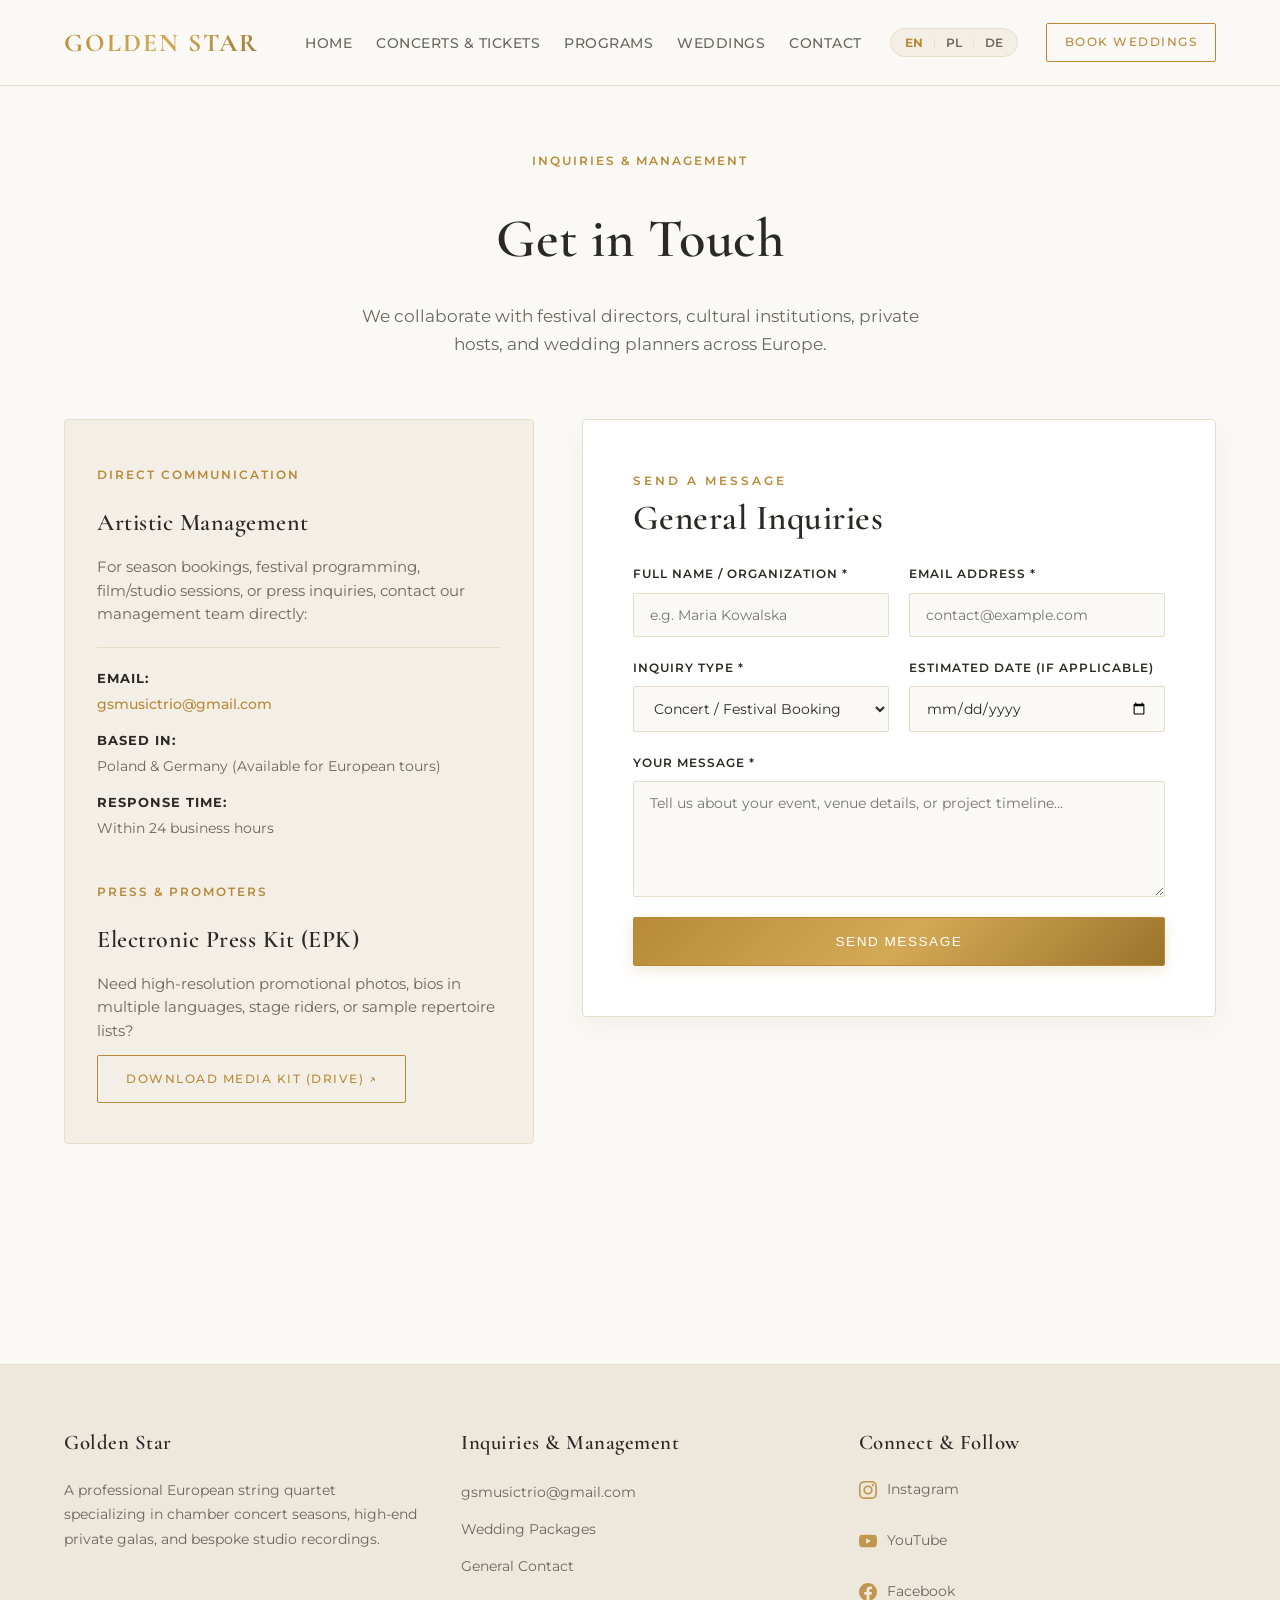
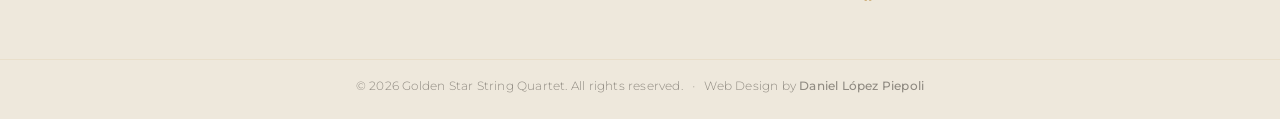
==== contact.html @ f7238bbd "feat: complete redesign - signature productions & tour architecture" ====
<!DOCTYPE html>
<html lang="en">
<head>
  <meta charset="UTF-8">
  <meta name="viewport" content="width=device-width, initial-scale=1.0">
  <meta name="description" content="Get in touch with Golden Star String Quartet for bookings, concert seasons, studio recordings, and private gala inquiries.">
  <title>Contact & Management | Golden Star Quartet</title>

  <!-- Google Fonts -->
  <link rel="preconnect" href="https://fonts.googleapis.com">
  <link rel="preconnect" href="https://fonts.gstatic.com" crossorigin>
  <link href="https://fonts.googleapis.com/css2?family=Cormorant+Garamond:ital,wght@0,400;0,600;0,700;1,400&family=Montserrat:wght@300;400;500;600&display=swap" rel="stylesheet">

  <link rel="stylesheet" href="styles.css">
</head>
<body>

  <!-- HEADER UNIFICADO -->
  <header id="main-header">
    <div class="container header-inner">
      <a href="index.html" class="nav-brand">GOLDEN STAR</a>

      <button class="menu-toggle" id="menu-toggle" aria-label="Toggle navigation menu">
        <span></span>
        <span></span>
        <span></span>
      </button>

      <nav class="nav-container" id="nav-container">
        <ul class="nav-links">
          <li><a href="index.html" class="nav-link">Home</a></li>
          <li><a href="tour-dates.html" class="nav-link">Concerts & Tickets</a></li>
          <li><a href="programs.html" class="nav-link">Programs</a></li>
          <li><a href="weddings.html" class="nav-link">Weddings</a></li>
          <li><a href="contact.html" class="nav-link">Contact</a></li>
        </ul>

        <!-- Language Selector -->
        <div class="lang-switch">
          <button class="lang-btn active" data-lang="en">EN</button>
          <span class="lang-divider">|</span>
          <button class="lang-btn" data-lang="pl">PL</button>
          <span class="lang-divider">|</span>
          <button class="lang-btn" data-lang="de">DE</button>
        </div>

        <a href="weddings.html#wedding-inquiry" class="btn btn-outline btn-nav">Book Weddings</a>
      </nav>
    </div>
  </header>

  <!-- HERO SECTION -->
  <section class="tour-header-section">
    <div class="container">
      <span class="badge">Inquiries & Management</span>
      <h1>Get in Touch</h1>
      <p class="tour-desc">We collaborate with festival directors, cultural institutions, private hosts, and wedding planners across Europe.</p>
    </div>
  </section>

  <!-- MAIN CONTACT SECTION -->
  <main class="container" style="padding-bottom: 90px;">
    
    <div class="contact-layout-grid">
      
      <!-- Columna Izquierda: Información de Contacto Directo -->
      <div class="contact-info-panel">
        <div class="info-block">
          <span class="badge">Direct Communication</span>
          <h3>Artistic Management</h3>
          <p>For season bookings, festival programming, film/studio sessions, or press inquiries, contact our management team directly:</p>
          
          <ul class="direct-contact-list">
            <li>
              <strong>Email:</strong>
              <a href="mailto:gsmusictrio@gmail.com">gsmusictrio@gmail.com</a>
            </li>
            <li>
              <strong>Based in:</strong>
              <span>Poland & Germany (Available for European tours)</span>
            </li>
            <li>
              <strong>Response Time:</strong>
              <span>Within 24 business hours</span>
            </li>
          </ul>
        </div>

        <div class="info-block" style="margin-top: 36px;">
          <span class="badge">Press & Promoters</span>
          <h3>Electronic Press Kit (EPK)</h3>
          <p>Need high-resolution promotional photos, bios in multiple languages, stage riders, or sample repertoire lists?</p>
          <a href="https://drive.google.com/drive/folders/1aBcDeFgHiJkLmNoPqRsTuVwXyZ_EXAMPLE?usp=sharing" target="_blank" rel="noopener noreferrer" class="btn btn-outline" style="margin-top: 12px;">Download Media Kit (Drive) ↗</a>
        </div>
      </div>

      <!-- Columna Derecha: Formulario General Web3Forms -->
      <div class="inquiry-form-wrapper" style="box-shadow: 0 10px 30px rgba(60, 50, 35, 0.05);">
        <div class="section-title" style="text-align: left; margin-bottom: 24px;">
          <span>Send a Message</span>
          <h2 style="font-size: 2.2rem;">General Inquiries</h2>
        </div>

        <form class="wedding-form" id="generalContactForm" action="https://api.web3forms.com/submit" method="POST">
          <!-- Web3Forms Config -->
          <input type="hidden" name="access_key" value="TU_ACCESS_KEY_AQUI">
          <input type="hidden" name="subject" value="General Inquiry - Golden Star Quartet">
          <input type="hidden" name="from_name" value="Golden Star Website">
          <input type="checkbox" name="botcheck" style="display: none;">

          <div class="form-row">
            <div class="form-group">
              <label for="senderName">Full Name / Organization *</label>
              <input type="text" id="senderName" name="name" placeholder="e.g. Maria Kowalska" required>
            </div>
            <div class="form-group">
              <label for="senderEmail">Email Address *</label>
              <input type="email" id="senderEmail" name="email" placeholder="contact@example.com" required>
            </div>
          </div>

          <div class="form-row">
            <div class="form-group">
              <label for="inquiryType">Inquiry Type *</label>
              <select id="inquiryType" name="type" required>
                <option value="Concert / Festival Booking">Concert / Festival Booking</option>
                <option value="Private Gala / Corporate Event">Private Gala / Corporate Event</option>
                <option value="Studio / Film Recording">Studio / Film Recording</option>
                <option value="Press / Media Request">Press / Media Request</option>
                <option value="Other">Other Question</option>
              </select>
            </div>
            <div class="form-group">
              <label for="eventDate">Estimated Date (If applicable)</label>
              <input type="date" id="eventDate" name="date">
            </div>
          </div>

          <div class="form-group">
            <label for="contactMessage">Your Message *</label>
            <textarea id="contactMessage" name="message" rows="5" placeholder="Tell us about your event, venue details, or project timeline..." required></textarea>
          </div>

          <button type="submit" id="contactSubmitBtn" class="btn btn-gold btn-full" style="padding: 16px; font-size: 0.85rem;">Send Message</button>
          
          <div id="contactFormResult" style="margin-top: 18px; text-align: center; font-size: 0.9rem; display: none;"></div>
        </form>
      </div>

    </div>

  </main>

  <!-- FOOTER -->
  <footer id="contact">
    <div class="container footer-content">
      <div class="footer-col">
        <h4>Golden Star</h4>
        <p>A professional European string quartet specializing in chamber concert seasons, high-end private galas, and bespoke studio recordings.</p>
      </div>
      <div class="footer-col">
        <h4>Inquiries & Management</h4>
        <ul>
          <li><a href="mailto:gsmusictrio@gmail.com">gsmusictrio@gmail.com</a></li>
          <li><a href="weddings.html">Wedding Packages</a></li>
          <li><a href="contact.html">General Contact</a></li>
        </ul>
      </div>
      <div class="footer-col">
        <h4>Connect & Follow</h4>
        <ul class="social-links-list">
          <li>
            <a href="https://www.instagram.com/golden.star.quartet?igsh=MTdlNHd3OGw3M2x0dw==" target="_blank" rel="noopener noreferrer" class="social-link-item">
              <svg class="social-icon" viewBox="0 0 24 24" width="18" height="18" fill="currentColor">
                <path d="M12 2.163c3.204 0 3.584.012 4.85.07 3.252.148 4.771 1.691 4.919 4.919.058 1.265.069 1.645.069 4.849 0 3.205-.012 3.584-.069 4.849-.149 3.225-1.664 4.771-4.919 4.919-1.266.058-1.644.07-4.85.07-3.204 0-3.584-.012-4.849-.07-3.26-.149-4.771-1.699-4.919-4.92-.058-1.265-.07-1.644-.07-4.849 0-3.204.013-3.583.07-4.849.149-3.227 1.664-4.771 4.919-4.919 1.266-.057 1.645-.069 4.849-.069zm0-2.163c-3.259 0-3.667.014-4.947.072-4.358.2-6.78 2.618-6.98 6.98-.059 1.281-.073 1.689-.073 4.948 0 3.259.014 3.668.072 4.948.2 4.358 2.618 6.78 6.98 6.98 1.281.058 1.689.072 4.948.072 3.259 0 3.668-.014 4.948-.072 4.354-.2 6.782-2.618 6.979-6.98.059-1.28.073-1.689.073-4.948 0-3.259-.014-3.667-.072-4.947-.196-4.354-2.617-6.78-6.979-6.98-1.281-.059-1.69-.073-4.949-.073zm0 5.838c-3.403 0-6.162 2.759-6.162 6.162s2.759 6.163 6.162 6.163 6.162-2.759 6.162-6.163c0-3.403-2.759-6.162-6.162-6.162zm0 10.162c-2.209 0-4-1.79-4-4 0-2.209 1.791-4 4-4s4 1.791 4 4c0 2.21-1.791 4-4 4zm6.406-11.845c-.796 0-1.441.645-1.441 1.44s.645 1.44 1.441 1.44c.795 0 1.439-.645 1.439-1.44s-.644-1.44-1.439-1.44z"/>
              </svg>
              <span>Instagram</span>
            </a>
          </li>
          <li>
            <a href="https://youtube.com/@goldenstarmusic9558?si=VsHqpjnXFXoA_g_7" target="_blank" rel="noopener noreferrer" class="social-link-item">
              <svg class="social-icon" viewBox="0 0 24 24" width="18" height="18" fill="currentColor">
                <path d="M23.498 6.186a3.016 3.016 0 0 0-2.122-2.136C19.505 3.545 12 3.545 12 3.545s-7.505 0-9.377.505A3.017 3.017 0 0 0 .502 6.186C0 8.07 0 12 0 12s0 3.93.502 5.814a3.016 3.016 0 0 0 2.122 2.136c1.871.505 9.376.505 9.376.505s7.505 0 9.377-.505a3.015 3.015 0 0 0 2.122-2.136C24 15.93 24 12 24 12s0-3.93-.502-5.814zM9.545 15.568V8.432L15.818 12l-6.273 3.568z"/>
              </svg>
              <span>YouTube</span>
            </a>
          </li>
          <li>
            <a href="https://www.facebook.com/Golden.Star.Music.Poland/" target="_blank" rel="noopener noreferrer" class="social-link-item">
              <svg class="social-icon" viewBox="0 0 24 24" width="18" height="18" fill="currentColor">
                <path d="M24 12.073c0-6.627-5.373-12-12-12s-12 5.373-12 12c0 5.99 4.388 10.954 10.125 11.854v-8.385H7.078v-3.47h3.047V9.43c0-3.007 1.792-4.669 4.533-4.669 1.312 0 2.686.235 2.686.235v2.953H15.83c-1.491 0-1.956.925-1.956 1.874v2.25h3.328l-.532 3.47h-2.796v8.385C19.612 23.027 24 18.062 24 12.073z"/>
              </svg>
              <span>Facebook</span>
            </a>
          </li>
        </ul>
      </div>
    </div>
    <div class="footer-bottom">
      <span>&copy; 2026 Golden Star String Quartet. All rights reserved.</span>
      <span class="footer-separator">•</span>
      <span>Web Design by <a href="https://github.com/danielopezpiepoli" target="_blank" rel="noopener noreferrer" class="designer-name">Daniel López Piepoli</a></span>
    </div>
  </footer>

  <script src="script.js"></script>
</body>
</html>
---- styles.css ----
:root {
  /* Fondos pastel / marfil cálido */
  --bg-main: #fbf9f5;             /* Marfil crema suave */
  --bg-surface: #ffffff;          /* Blanco puro para tarjetas limpias */
  --bg-surface-alt: #f4efe6;      /* Lino / alabastro para contrastes suaves */
  --bg-footer: #eee8dc;           /* Gris marfil más profundo para el pie */

  /* Dorados elegantes & Acabados de época */
  --gold-primary: #b88a38;        /* Oro viejo pulido */
  --gold-light: #dfb76c;          /* Champán luminoso */
  --gold-hover: #9c732b;          /* Oro bronce profundo */
  --gold-tint: rgba(184, 138, 56, 0.08); /* Sombra tenue dorada */
  --gold-gradient: linear-gradient(135deg, #b88a38 0%, #d4a956 50%, #9c732b 100%);

  /* Textos y grises cálidos */
  --text-main: #2b2927;           /* Carbón suave / expreso oscuro (fácil lectura) */
  --text-muted: #6b665f;          /* Gris topo neutro */
  --border-subtle: #e6decb;       /* Borde arena fino */
  --border-gold: rgba(184, 138, 56, 0.35);

  /* Transiciones */
  --transition-smooth: all 0.35s cubic-bezier(0.25, 0.8, 0.25, 1);
}

* {
  box-sizing: border-box;
  margin: 0;
  padding: 0;
}

html {
  scroll-behavior: smooth;
}

body {
  background-color: var(--bg-main);
  color: var(--text-main);
  font-family: 'Montserrat', sans-serif;
  line-height: 1.7;
  overflow-x: hidden;
}

h1, h2, h3, h4, .nav-brand {
  font-family: 'Cormorant Garamond', Georgia, serif;
  letter-spacing: 0.5px;
  color: var(--text-main);
  font-weight: 600;
}

a {
  text-decoration: none;
  color: inherit;
}

.container {
  max-width: 1200px;
  margin: 0 auto;
  padding: 0 24px;
}

/* ================= HEADER ================= */
header {
  position: sticky;
  top: 0;
  background: rgba(251, 249, 245, 0.94);
  backdrop-filter: blur(10px);
  border-bottom: 1px solid var(--border-subtle);
  z-index: 100;
  transition: var(--transition-smooth);
}

header.header-scrolled {
  background: rgba(255, 255, 255, 0.98);
  box-shadow: 0 4px 20px rgba(70, 60, 45, 0.06);
}

.header-inner {
  display: flex;
  justify-content: space-between;
  align-items: center;
  height: 85px;
}

.nav-brand {
  font-size: 1.6rem;
  font-weight: 700;
  letter-spacing: 2px;
  background: var(--gold-gradient);
  -webkit-background-clip: text;
  -webkit-text-fill-color: transparent;
  display: inline-block;
}

.nav-container {
  display: flex;
  align-items: center;
  gap: 28px;
}

.nav-links {
  display: flex;
  gap: 24px;
  list-style: none;
}

.nav-links a {
  color: var(--text-muted);
  font-size: 0.85rem;
  font-weight: 500;
  letter-spacing: 0.5px;
  text-transform: uppercase;
  transition: var(--transition-smooth);
}

.nav-links a:hover {
  color: var(--gold-primary);
}

/* Selector de Idiomas */
.lang-switch {
  display: flex;
  align-items: center;
  gap: 6px;
  padding: 4px 10px;
  background: var(--bg-surface-alt);
  border-radius: 20px;
  border: 1px solid var(--border-subtle);
}

.lang-btn {
  background: transparent;
  border: none;
  font-family: 'Montserrat', sans-serif;
  font-size: 0.75rem;
  font-weight: 600;
  color: var(--text-muted);
  cursor: pointer;
  padding: 2px 4px;
  transition: var(--transition-smooth);
}

.lang-btn:hover {
  color: var(--gold-primary);
}

.lang-btn.active {
  color: var(--gold-primary);
  font-weight: 700;
}

.lang-divider {
  font-size: 0.7rem;
  color: var(--border-subtle);
}

/* Menú móvil */
.menu-toggle {
  display: none;
  flex-direction: column;
  justify-content: space-between;
  width: 26px;
  height: 18px;
  background: transparent;
  border: none;
  cursor: pointer;
}

.menu-toggle span {
  display: block;
  height: 2px;
  width: 100%;
  background: var(--text-main);
  border-radius: 2px;
  transition: var(--transition-smooth);
}

/* ================= BOTONES ================= */
.btn {
  display: inline-block;
  padding: 12px 28px;
  border-radius: 2px;
  font-weight: 500;
  font-size: 0.78rem;
  text-transform: uppercase;
  letter-spacing: 1.5px;
  transition: var(--transition-smooth);
  cursor: pointer;
  text-align: center;
}

.btn-gold {
  background: var(--gold-gradient);
  color: #ffffff;
  border: 1px solid var(--gold-primary);
  box-shadow: 0 4px 15px rgba(184, 138, 56, 0.2);
}

.btn-gold:hover {
  background: var(--gold-hover);
  border-color: var(--gold-hover);
  transform: translateY(-2px);
  box-shadow: 0 6px 20px rgba(184, 138, 56, 0.3);
}

.btn-outline {
  border: 1px solid var(--gold-primary);
  color: var(--gold-primary);
  background: transparent;
}

.btn-outline:hover {
  background: var(--gold-tint);
  border-color: var(--gold-hover);
  color: var(--gold-hover);
  transform: translateY(-2px);
}

.btn-nav {
  padding: 8px 18px;
  font-size: 0.75rem;
}

.btn-full {
  width: 100%;
}

/* ================= HERO (INDEX) ================= */
.hero {
  position: relative;
  height: 80vh;
  min-height: 520px;
  display: flex;
  align-items: center;
  justify-content: center;
  text-align: center;
  background: linear-gradient(180deg, rgba(251, 249, 245, 0.85) 0%, rgba(244, 239, 230, 0.95) 100%),
              url('https://images.unsplash.com/photo-1514525253161-7a46d19cd819?auto=format&fit=crop&w=1920&q=80') center/cover no-repeat;
  border-bottom: 1px solid var(--border-subtle);
}

.hero-content {
  max-width: 820px;
}

.hero-tagline {
  display: inline-block;
  color: var(--gold-primary);
  font-size: 0.8rem;
  letter-spacing: 3px;
  text-transform: uppercase;
  font-weight: 600;
  margin-bottom: 16px;
}

.hero-content h1 {
  font-size: clamp(2.8rem, 6vw, 4.6rem);
  margin-bottom: 18px;
  line-height: 1.1;
  font-weight: 700;
}

.hero-content p {
  font-size: 1.1rem;
  color: var(--text-muted);
  margin-bottom: 34px;
  max-width: 620px;
  margin-left: auto;
  margin-right: auto;
  font-weight: 300;
}

.hero-buttons {
  display: flex;
  gap: 16px;
  justify-content: center;
  flex-wrap: wrap;
}

/* ================= INTRO (2 COLUMNAS) ================= */
.intro-grid {
  display: grid;
  grid-template-columns: 280px 1fr;
  gap: 48px;
  padding: 80px 0 60px 0;
  align-items: center;
}

.intro-text p {
  font-size: 1.1rem;
  color: var(--text-muted);
  font-weight: 300;
  line-height: 1.8;
}

.intro-text strong {
  color: var(--text-main);
  font-weight: 600;
}

/* ================= DESTACADO / TEMPORADA (NOSFERATU EN INDEX) ================= */
.featured-box {
  background-color: var(--bg-surface);
  border: 1px solid var(--border-subtle);
  border-radius: 4px;
  padding: 44px;
  margin-bottom: 90px;
  display: grid;
  grid-template-columns: 1fr 1.25fr;
  gap: 40px;
  align-items: center;
  box-shadow: 0 10px 30px rgba(60, 50, 35, 0.04);
}

.featured-image img {
  width: 100%;
  height: 100%;
  min-height: 320px;
  max-height: 380px;
  object-fit: cover;
  border-radius: 3px;
  display: block;
}

.badge {
  display: inline-block;
  color: var(--gold-primary);
  font-size: 0.75rem;
  text-transform: uppercase;
  letter-spacing: 2px;
  margin-bottom: 10px;
  font-weight: 600;
}

.featured-content h2 {
  font-size: 2.2rem;
  margin-bottom: 14px;
  line-height: 1.2;
}

.featured-content p {
  color: var(--text-muted);
  margin-bottom: 24px;
  font-size: 0.96rem;
  line-height: 1.7;
}

/* ================= PÓSTERES DE CONCIERTOS (INDEX - 100% COMPLETOS) ================= */
.section-container {
  margin-bottom: 90px;
}

.section-title {
  text-align: center;
  margin-bottom: 55px;
}

.section-title span {
  color: var(--gold-primary);
  text-transform: uppercase;
  font-size: 0.78rem;
  letter-spacing: 3px;
  display: block;
  margin-bottom: 6px;
  font-weight: 600;
}

.section-title h2 {
  font-size: 2.6rem;
}

.posters-grid {
  display: grid;
  grid-template-columns: repeat(auto-fit, minmax(320px, 1fr));
  gap: 36px;
  align-items: stretch;
}

.poster-card {
  background-color: var(--bg-surface);
  border: 1px solid var(--border-subtle);
  border-radius: 4px;
  overflow: hidden;
  position: relative;
  transition: var(--transition-smooth);
  display: flex;
  flex-direction: column;
}

.poster-card:hover {
  transform: translateY(-8px);
  border-color: var(--border-gold);
  box-shadow: 0 16px 35px rgba(70, 55, 35, 0.09);
}

.poster-badge {
  position: absolute;
  top: 16px;
  right: 16px;
  background: rgba(251, 249, 245, 0.92);
  color: var(--gold-primary);
  font-size: 0.7rem;
  font-weight: 600;
  text-transform: uppercase;
  letter-spacing: 1.5px;
  padding: 5px 12px;
  border-radius: 20px;
  border: 1px solid var(--border-gold);
  backdrop-filter: blur(4px);
  z-index: 2;
}

.poster-card img {
  width: 100%;
  height: 480px;
  object-fit: contain;
  object-position: center;
  background-color: #0c0a08;
  display: block;
  transition: var(--transition-smooth);
}

.poster-card:hover img {
  filter: brightness(1.03);
}

.poster-info {
  padding: 28px;
  display: flex;
  flex-direction: column;
  flex-grow: 1;
  justify-content: space-between;
}

.poster-info h3 {
  font-size: 1.6rem;
  margin-bottom: 6px;
}

.poster-subtitle {
  color: var(--text-main);
  font-size: 0.95rem;
  font-weight: 500;
  margin-bottom: 8px;
}

.poster-meta {
  color: var(--gold-primary);
  font-size: 0.82rem;
  font-weight: 500;
  margin-bottom: 20px;
}

/* ================= HERO SINGLE PRODUCTIONS (HANS ZIMMER & MJ) ================= */
.single-production-hero {
  display: grid;
  grid-template-columns: 420px 1fr;
  gap: 36px;
  align-items: stretch;
  margin-top: 10px;
  margin-bottom: 60px;
}

.single-poster-frame {
  position: relative;
  background-color: #0c0a08;
  border: 1px solid var(--border-subtle);
  border-radius: 4px;
  overflow: hidden;
  box-shadow: 0 12px 35px rgba(60, 50, 35, 0.08);
  cursor: pointer;
  display: flex;
}

.single-poster-frame img {
  width: 100%;
  height: 100%;
  min-height: 520px;
  object-fit: contain;
  display: block;
  transition: transform 0.4s ease;
}

.single-poster-frame:hover img {
  transform: scale(1.015);
}

.single-info-column {
  display: flex;
  flex-direction: column;
  justify-content: space-between;
  gap: 20px;
}

.single-info-card {
  background-color: var(--bg-surface);
  border: 1px solid var(--border-subtle);
  border-radius: 4px;
  padding: 36px;
  box-shadow: 0 10px 30px rgba(60, 50, 35, 0.04);
  flex-grow: 1;
  display: flex;
  flex-direction: column;
  justify-content: center;
}

.single-info-card h2 {
  font-size: 2.1rem;
  margin: 6px 0 14px 0;
}

.single-info-card p {
  color: var(--text-muted);
  font-size: 0.96rem;
  line-height: 1.7;
  margin-bottom: 20px;
}

.single-info-column .nosferatu-quick-bar {
  margin-bottom: 0;
  border-radius: 4px;
  border: 1px solid var(--border-subtle);
}

/* ================= SPLIT HERO (NOSFERATU CON VÍDEO) ================= */
.nosferatu-split-hero {
  display: grid;
  grid-template-columns: 320px 1fr;
  gap: 32px;
  align-items: stretch;
  margin-top: 10px;
  margin-bottom: 60px;
}

.split-video-col {
  display: flex;
  flex-direction: column;
}

.split-video-col .theatrical-video-container {
  width: 100%;
  max-width: 100%;
  height: 100%;
  min-height: 480px;
  margin: 0;
  position: relative;
  border-radius: 6px;
  overflow: hidden;
  background-color: #000;
  border: 1px solid var(--border-gold);
  box-shadow: 0 16px 40px rgba(0, 0, 0, 0.35);
}

.theatrical-video-container video {
  width: 100%;
  height: 100%;
  object-fit: cover;
  display: block;
}

.theatrical-play-btn {
  position: absolute;
  inset: 0;
  background: rgba(14, 12, 10, 0.62);
  border: none;
  color: #ffffff;
  display: flex;
  flex-direction: column;
  align-items: center;
  justify-content: center;
  gap: 14px;
  cursor: pointer;
  transition: all 0.3s ease;
  backdrop-filter: blur(3px);
}

.play-icon-circle {
  width: 64px;
  height: 64px;
  border-radius: 50%;
  background: var(--gold-gradient);
  color: #ffffff;
  display: flex;
  align-items: center;
  justify-content: center;
  box-shadow: 0 6px 20px rgba(184, 138, 56, 0.4);
  transition: transform 0.3s ease;
}

.theatrical-play-btn span {
  font-family: 'Montserrat', sans-serif;
  font-size: 0.8rem;
  font-weight: 600;
  text-transform: uppercase;
  letter-spacing: 1.5px;
  color: #ffffff;
}

.theatrical-play-btn:hover {
  background: rgba(14, 12, 10, 0.4);
}

.theatrical-play-btn:hover .play-icon-circle {
  transform: scale(1.15);
}

.split-poster-col {
  display: flex;
  flex-direction: column;
  justify-content: space-between;
}

.split-poster-col .nosferatu-full-poster-wrapper {
  position: relative;
  margin-top: 0;
  border-radius: 4px 4px 0 0;
  flex-grow: 1;
  display: flex;
  align-items: center;
  background-color: #0c0a08;
  border: 1px solid var(--border-subtle);
  border-bottom: none;
  overflow: hidden;
  cursor: pointer;
}

.split-poster-col .nosferatu-full-poster-wrapper img {
  width: 100%;
  height: 100%;
  object-fit: cover;
  object-position: center;
  display: block;
  transition: transform 0.4s ease;
}

.split-poster-col .nosferatu-full-poster-wrapper:hover img {
  transform: scale(1.01);
}

.media-hover-overlay {
  position: absolute;
  bottom: 16px;
  right: 16px;
  background: rgba(20, 18, 15, 0.85);
  color: var(--gold-light);
  font-size: 0.75rem;
  text-transform: uppercase;
  letter-spacing: 1px;
  padding: 6px 14px;
  border-radius: 20px;
  border: 1px solid var(--border-gold);
  backdrop-filter: blur(4px);
  pointer-events: none;
  transition: opacity 0.3s ease;
}

.nosferatu-quick-bar {
  display: flex;
  justify-content: space-between;
  align-items: center;
  flex-wrap: wrap;
  gap: 16px;
  background-color: var(--bg-surface);
  border: 1px solid var(--border-subtle);
  border-radius: 0 0 4px 4px;
  padding: 18px 28px;
  box-shadow: 0 6px 20px rgba(60, 50, 35, 0.04);
}

.quick-meta {
  display: flex;
  align-items: center;
  gap: 10px;
  font-size: 0.85rem;
  color: var(--text-muted);
  font-weight: 500;
  text-transform: uppercase;
  letter-spacing: 0.8px;
}

.meta-separator {
  color: var(--gold-primary);
  opacity: 0.6;
}

.btn-action-large {
  padding: 14px 32px;
  font-size: 0.82rem;
}

@media (max-width: 900px) {
  .nosferatu-split-hero {
    grid-template-columns: 1fr;
    gap: 28px;
  }
  .split-video-col .theatrical-video-container {
    max-width: 300px;
    height: 480px;
    margin: 0 auto;
  }
  .split-poster-col .nosferatu-quick-bar {
    flex-direction: column;
    text-align: center;
    padding: 20px;
  }
  .quick-meta {
    flex-wrap: wrap;
    justify-content: center;
  }
  .btn-action-large {
    width: 100%;
  }
}

/* ================= DOSSIER TEXT & ELENCO ================= */
.nosferatu-essay-layout {
  display: grid;
  grid-template-columns: 1fr 380px;
  gap: 48px;
  align-items: start;
}

.nosferatu-text-col .essay-block h2 {
  font-size: 2.2rem;
  margin: 8px 0 16px 0;
}

.nosferatu-text-col .essay-block p {
  font-size: 0.96rem;
  color: var(--text-muted);
  line-height: 1.75;
  margin-bottom: 16px;
}

.nosferatu-text-col .essay-block strong {
  color: var(--text-main);
}

.cast-roster-box {
  background-color: var(--bg-surface);
  border: 1px solid var(--border-gold);
  border-radius: 4px;
  padding: 32px 28px;
  box-shadow: 0 12px 30px rgba(184, 138, 56, 0.08);
}

.cast-header {
  border-bottom: 1px solid var(--border-subtle);
  padding-bottom: 14px;
  margin-bottom: 18px;
}

.cast-header h3 {
  font-size: 1.5rem;
  margin-top: 4px;
}

.conductor-highlight {
  background-color: var(--bg-surface-alt);
  border-left: 3px solid var(--gold-primary);
  padding: 12px 16px;
  border-radius: 0 4px 4px 0;
  margin-bottom: 18px;
  display: flex;
  flex-direction: column;
}

.conductor-name {
  font-size: 1.25rem !important;
  font-weight: 700;
  color: var(--text-main);
  font-family: 'Cormorant Garamond', serif;
}

.ensemble-divider {
  font-size: 0.72rem;
  text-transform: uppercase;
  letter-spacing: 1px;
  color: var(--gold-primary);
  font-weight: 600;
  margin: 16px 0 10px 0;
}

.cast-list {
  list-style: none;
  display: flex;
  flex-direction: column;
  gap: 12px;
}

.cast-list li {
  display: flex;
  justify-content: space-between;
  align-items: baseline;
  border-bottom: 1px dashed rgba(184, 138, 56, 0.2);
  padding-bottom: 6px;
}

.cast-list li:last-child {
  border-bottom: none;
  padding-bottom: 0;
}

.cast-instrument {
  font-size: 0.76rem;
  text-transform: uppercase;
  letter-spacing: 0.5px;
  color: var(--text-muted);
  font-weight: 500;
}

.cast-name {
  font-size: 0.95rem;
  font-weight: 600;
  color: var(--text-main);
  text-align: right;
}

.production-specs-card {
  background-color: var(--bg-surface-alt);
  border: 1px solid var(--border-subtle);
  border-radius: 4px;
  padding: 28px;
  margin-top: 28px;
}

.production-specs-card h4 {
  font-size: 1.1rem;
  margin-bottom: 14px;
}

.specs-list {
  list-style: none;
  display: flex;
  flex-direction: column;
  gap: 10px;
}

.specs-list li {
  font-size: 0.85rem;
  color: var(--text-muted);
  line-height: 1.5;
}

.specs-list strong {
  color: var(--text-main);
}

@media (max-width: 950px) {
  .nosferatu-essay-layout {
    grid-template-columns: 1fr;
    gap: 36px;
  }
}

/* ================= GALERÍA DE FOTOS ================= */
.nosferatu-gallery-grid {
  display: grid;
  grid-template-columns: repeat(auto-fit, minmax(280px, 1fr));
  gap: 24px;
  margin-top: 32px;
}

.gallery-item {
  position: relative;
  background-color: var(--bg-surface);
  border: 1px solid var(--border-subtle);
  border-radius: 4px;
  overflow: hidden;
  aspect-ratio: 4 / 3;
  cursor: pointer;
  transition: var(--transition-smooth);
}

.gallery-item img {
  width: 100%;
  height: 100%;
  object-fit: cover;
  transition: transform 0.4s ease;
  display: block;
}

.gallery-zoom-badge {
  position: absolute;
  inset: 0;
  background: rgba(20, 17, 14, 0.45);
  display: flex;
  align-items: center;
  justify-content: center;
  opacity: 0;
  transition: opacity 0.3s ease;
}

.gallery-zoom-badge span {
  background: rgba(251, 249, 245, 0.95);
  color: var(--text-main);
  font-size: 0.76rem;
  font-weight: 600;
  text-transform: uppercase;
  letter-spacing: 1px;
  padding: 6px 14px;
  border-radius: 20px;
  border: 1px solid var(--gold-primary);
}

.gallery-item:hover {
  transform: translateY(-4px);
  border-color: var(--border-gold);
  box-shadow: 0 12px 28px rgba(184, 138, 56, 0.15);
}

.gallery-item:hover img {
  transform: scale(1.05);
}

.gallery-item:hover .gallery-zoom-badge {
  opacity: 1;
}

/* ================= LIGHTBOX MODAL ================= */
.lightbox-modal {
  position: fixed;
  inset: 0;
  z-index: 1000;
  display: none;
  align-items: center;
  justify-content: center;
  opacity: 0;
  transition: opacity 0.35s ease;
}

.lightbox-modal.active {
  display: flex;
  opacity: 1;
}

.lightbox-backdrop {
  position: absolute;
  inset: 0;
  background: rgba(12, 10, 8, 0.92);
  backdrop-filter: blur(8px);
}

.lightbox-dialog {
  position: relative;
  z-index: 1010;
  max-width: 90vw;
  max-height: 90vh;
  display: flex;
  flex-direction: column;
  align-items: center;
  justify-content: center;
}

.lightbox-content {
  display: flex;
  align-items: center;
  justify-content: center;
  max-height: 80vh;
}

.lightbox-content img {
  max-width: 90vw;
  max-height: 78vh;
  object-fit: contain;
  border-radius: 2px;
  border: 1px solid rgba(184, 138, 56, 0.4);
  box-shadow: 0 20px 50px rgba(0, 0, 0, 0.6);
}

.lightbox-content video {
  max-width: 85vw;
  max-height: 78vh;
  border-radius: 4px;
  border: 1px solid var(--gold-primary);
  box-shadow: 0 20px 50px rgba(0, 0, 0, 0.7);
  background-color: #000;
}

.lightbox-close-btn {
  position: fixed;
  top: 24px;
  right: 28px;
  background: transparent;
  border: none;
  color: #ffffff;
  font-size: 2rem;
  cursor: pointer;
  padding: 8px;
  transition: transform 0.2s ease, color 0.2s ease;
  line-height: 1;
  z-index: 1020;
}

.lightbox-close-btn:hover {
  color: var(--gold-light);
  transform: scale(1.15);
}

.lightbox-nav-btn {
  position: fixed;
  top: 50%;
  transform: translateY(-50%);
  background: rgba(25, 22, 18, 0.7);
  border: 1px solid var(--border-gold);
  color: #ffffff;
  font-size: 1.8rem;
  width: 52px;
  height: 52px;
  border-radius: 50%;
  display: flex;
  align-items: center;
  justify-content: center;
  cursor: pointer;
  transition: all 0.25s ease;
  z-index: 1020;
}

.lightbox-nav-btn:hover {
  background: var(--gold-gradient);
  border-color: var(--gold-light);
  transform: translateY(-50%) scale(1.1);
}

.lightbox-prev-btn { left: 24px; }
.lightbox-next-btn { right: 24px; }

.lightbox-caption-bar {
  margin-top: 14px;
  color: #e5ded5;
  font-size: 0.85rem;
  letter-spacing: 1px;
  display: flex;
  gap: 16px;
  align-items: center;
}

#lightboxCounter {
  color: var(--gold-light);
  font-weight: 600;
}

/* ================= ACORDEONES & TOUR DATES ================= */
.tour-header-section {
  padding: 60px 0 40px 0;
  text-align: center;
}

.back-link {
  display: inline-block;
  color: var(--text-muted);
  font-size: 0.85rem;
  text-transform: uppercase;
  letter-spacing: 1px;
  transition: var(--transition-smooth);
}

.back-link:hover {
  color: var(--gold-primary);
  transform: translateX(-4px);
}

.tour-header-section h1 {
  font-size: clamp(2.2rem, 5vw, 3.4rem);
  margin: 12px 0 16px 0;
}

.tour-desc {
  color: var(--text-muted);
  max-width: 600px;
  margin: 0 auto;
  font-size: 1.05rem;
}

.filter-tab-bar {
  display: flex;
  justify-content: center;
  gap: 12px;
  flex-wrap: wrap;
  margin-top: 32px;
}

.filter-tab-btn {
  background-color: var(--bg-surface);
  border: 1px solid var(--border-subtle);
  color: var(--text-muted);
  font-family: 'Montserrat', sans-serif;
  font-size: 0.8rem;
  font-weight: 600;
  text-transform: uppercase;
  letter-spacing: 1.5px;
  padding: 12px 22px;
  border-radius: 2px;
  cursor: pointer;
  box-shadow: 0 2px 8px rgba(60, 50, 35, 0.03);
  transition: all 0.25s cubic-bezier(0.25, 0.8, 0.25, 1);
}

.filter-tab-btn:hover {
  border-color: var(--gold-primary);
  color: var(--gold-primary);
  background-color: var(--bg-surface);
  transform: translateY(-2px);
  box-shadow: 0 6px 15px rgba(184, 138, 56, 0.12);
}

.filter-tab-btn.active {
  background: var(--gold-gradient);
  border-color: var(--gold-primary);
  color: #ffffff;
  box-shadow: 0 4px 14px rgba(184, 138, 56, 0.28);
}

.cities-container {
  max-width: 860px;
  margin: 40px auto 0 auto;
  display: flex;
  flex-direction: column;
  gap: 16px;
}

.city-accordion-item {
  background-color: var(--bg-surface);
  border: 1px solid var(--border-subtle);
  border-radius: 4px;
  overflow: hidden;
  transition: var(--transition-smooth);
}

.city-accordion-item:hover {
  border-color: var(--border-gold);
}

.city-accordion-header {
  width: 100%;
  padding: 24px 28px;
  display: flex;
  justify-content: space-between;
  align-items: center;
  background: transparent;
  border: none;
  cursor: pointer;
  text-align: left;
}

.city-title-group {
  display: flex;
  align-items: center;
  gap: 24px;
}

.city-date {
  font-family: 'Cormorant Garamond', serif;
  font-size: 1.25rem;
  font-weight: 700;
  color: var(--gold-primary);
  min-width: 120px;
}

.city-meta-wrap {
  display: flex;
  flex-direction: column;
  gap: 2px;
}

.city-name {
  font-family: 'Montserrat', sans-serif;
  font-size: 1.1rem;
  font-weight: 600;
  color: var(--text-main);
}

.city-production-tag {
  font-size: 0.78rem;
  color: var(--gold-primary);
  font-weight: 500;
  letter-spacing: 0.5px;
  text-transform: uppercase;
}

.accordion-icon {
  font-size: 1.6rem;
  color: var(--gold-primary);
  transition: transform 0.3s ease;
  font-weight: 300;
}

.city-accordion-item.active .accordion-icon {
  transform: rotate(45deg);
}

.city-accordion-body {
  max-height: 0;
  overflow: hidden;
  transition: max-height 0.4s ease-out, padding 0.3s ease;
  background-color: var(--bg-surface-alt);
}

.city-accordion-item.active .city-accordion-body {
  max-height: 400px;
  border-top: 1px solid var(--border-subtle);
}

.venue-info-grid {
  padding: 28px;
  display: grid;
  grid-template-columns: 1.4fr 1fr;
  gap: 30px;
  align-items: center;
}

.venue-details h4 {
  font-size: 1.2rem;
  margin-bottom: 12px;
}

.venue-details p {
  font-size: 0.9rem;
  color: var(--text-muted);
  margin-bottom: 6px;
}

.venue-note {
  margin-top: 10px;
  font-style: italic;
  color: var(--gold-hover);
  font-size: 0.85rem !important;
}

.ticket-action-box {
  text-align: center;
  display: flex;
  flex-direction: column;
  gap: 10px;
}

.ticket-status {
  font-size: 0.75rem;
  text-transform: uppercase;
  letter-spacing: 1px;
  color: var(--gold-primary);
  font-weight: 600;
}

.city-accordion-item.filtered-out {
  display: none !important;
}

/* ================= WEDDING PAGE STYLES ================= */
.wedding-hero {
  position: relative;
  height: 70vh;
  min-height: 480px;
  display: flex;
  align-items: center;
  justify-content: center;
  text-align: center;
  background: linear-gradient(180deg, rgba(251, 249, 245, 0.82) 0%, rgba(244, 239, 230, 0.95) 100%),
              url('https://images.unsplash.com/photo-1519741497674-611481863552?auto=format&fit=crop&w=1920&q=80') center/cover no-repeat;
  border-bottom: 1px solid var(--border-subtle);
}

.wedding-hero-content {
  max-width: 800px;
}

.wedding-hero-content h1 {
  font-size: clamp(2.6rem, 5.5vw, 4.4rem);
  margin-bottom: 16px;
  font-weight: 700;
}

.wedding-hero-content p {
  font-size: 1.1rem;
  color: var(--text-muted);
  margin-bottom: 30px;
  max-width: 600px;
  margin-left: auto;
  margin-right: auto;
  font-weight: 300;
}

/* PAQUETES DE BODAS */
.packages-grid {
  display: grid;
  grid-template-columns: repeat(auto-fit, minmax(310px, 1fr));
  gap: 32px;
  align-items: stretch;
  margin-bottom: 80px;
}

.package-card {
  background-color: var(--bg-surface);
  border: 1px solid var(--border-subtle);
  border-radius: 4px;
  padding: 40px 32px;
  display: flex;
  flex-direction: column;
  justify-content: space-between;
  position: relative;
  transition: var(--transition-smooth);
}

.package-card:hover {
  transform: translateY(-6px);
  border-color: var(--border-gold);
  box-shadow: 0 16px 35px rgba(70, 55, 35, 0.08);
}

.package-card.featured-package {
  border-color: var(--gold-primary);
  box-shadow: 0 12px 30px rgba(184, 138, 56, 0.12);
  background-color: #ffffff;
}

.popular-ribbon {
  position: absolute;
  top: -12px;
  left: 50%;
  transform: translateX(-50%);
  background: var(--gold-gradient);
  color: #ffffff;
  font-size: 0.72rem;
  font-weight: 600;
  text-transform: uppercase;
  letter-spacing: 1.5px;
  padding: 4px 16px;
  border-radius: 20px;
  box-shadow: 0 4px 10px rgba(184, 138, 56, 0.3);
}

.package-tag {
  color: var(--gold-primary);
  font-size: 0.75rem;
  text-transform: uppercase;
  letter-spacing: 2px;
  font-weight: 600;
  display: block;
  margin-bottom: 6px;
}

.package-header h3 {
  font-size: 1.8rem;
  margin-bottom: 10px;
}

.package-desc {
  color: var(--text-muted);
  font-size: 0.92rem;
  margin-bottom: 24px;
  min-height: 48px;
}

.package-features {
  list-style: none;
  border-top: 1px solid var(--border-subtle);
  padding: 24px 0;
  margin-bottom: 24px;
  flex-grow: 1;
}

.package-features li {
  font-size: 0.9rem;
  color: var(--text-main);
  margin-bottom: 12px;
  position: relative;
  padding-left: 20px;
}

.package-features li::before {
  content: "✦";
  color: var(--gold-primary);
  position: absolute;
  left: 0;
  top: 0;
  font-size: 0.8rem;
}

/* REPERTORIO DE BODAS */
.wedding-repertoire-box {
  background: transparent;
  padding: 20px 0 60px 0;
}

.repertoire-lead {
  color: var(--text-muted);
  font-size: 0.98rem;
  max-width: 620px;
  margin: 12px auto 0 auto;
  line-height: 1.6;
  font-weight: 300;
}

.rep-cards-grid {
  display: grid;
  grid-template-columns: repeat(auto-fit, minmax(300px, 1fr));
  gap: 32px;
  margin-top: 48px;
}

.rep-card {
  background-color: var(--bg-surface);
  border: 1px solid var(--border-subtle);
  border-radius: 4px;
  padding: 36px 28px;
  box-shadow: 0 10px 25px rgba(60, 50, 35, 0.03);
  transition: var(--transition-smooth);
  display: flex;
  flex-direction: column;
}

.rep-card:hover {
  transform: translateY(-4px);
  border-color: var(--border-gold);
  box-shadow: 0 14px 30px rgba(184, 138, 56, 0.08);
}

.rep-card-header {
  text-align: center;
  border-bottom: 1px solid var(--border-subtle);
  padding-bottom: 20px;
  margin-bottom: 24px;
}

.rep-card-icon {
  color: var(--gold-primary);
  font-size: 0.9rem;
  display: block;
  margin-bottom: 8px;
}

.rep-card-header h3 {
  font-size: 1.45rem;
  margin-bottom: 4px;
  color: var(--text-main);
}

.rep-card-header p {
  color: var(--gold-hover);
  font-size: 0.78rem;
  text-transform: uppercase;
  letter-spacing: 1.5px;
  font-weight: 500;
}

.rep-song-list {
  list-style: none;
  display: flex;
  flex-direction: column;
  gap: 16px;
}

.rep-song-list li {
  display: flex;
  flex-direction: column;
  border-bottom: 1px dashed rgba(184, 138, 56, 0.2);
  padding-bottom: 12px;
  transition: padding-left 0.2s ease;
}

.rep-song-list li:last-child {
  border-bottom: none;
  padding-bottom: 0;
}

.rep-song-list li:hover {
  padding-left: 4px;
}

.song-title {
  font-family: 'Cormorant Garamond', Georgia, serif;
  font-size: 1.18rem;
  font-style: italic;
  font-weight: 600;
  color: var(--text-main);
  line-height: 1.25;
}

.song-artist {
  font-family: 'Montserrat', sans-serif;
  font-size: 0.75rem;
  font-weight: 500;
  letter-spacing: 0.6px;
  text-transform: uppercase;
  color: var(--text-muted);
  margin-top: 3px;
}

/* FORMULARIO DE BODAS */
.inquiry-section {
  display: flex;
  justify-content: center;
  margin-bottom: 60px;
}

.inquiry-form-wrapper {
  background-color: var(--bg-surface);
  border: 1px solid var(--border-subtle);
  border-radius: 4px;
  padding: 50px;
  max-width: 800px;
  width: 100%;
  box-shadow: 0 10px 30px rgba(60, 50, 35, 0.04);
}

.inquiry-form-wrapper .section-title {
  margin-bottom: 32px;
}

.inquiry-form-wrapper .section-title h2 {
  margin-bottom: 14px;
  line-height: 1.2;
}

.inquiry-subtitle {
  color: var(--text-muted);
  font-size: 0.98rem;
  margin-top: 0;
  margin-bottom: 0;
  line-height: 1.6;
}

.wedding-form {
  display: flex;
  flex-direction: column;
  gap: 20px;
}

.form-row {
  display: grid;
  grid-template-columns: 1fr 1fr;
  gap: 20px;
}

.form-group {
  display: flex;
  flex-direction: column;
  gap: 8px;
}

.form-group label {
  font-family: 'Montserrat', sans-serif;
  font-size: 0.78rem;
  font-weight: 600;
  text-transform: uppercase;
  letter-spacing: 1px;
  color: var(--text-main);
}

.form-group input,
.form-group select,
.form-group textarea {
  width: 100%;
  padding: 12px 16px;
  font-family: 'Montserrat', sans-serif;
  font-size: 0.9rem;
  background-color: var(--bg-main);
  border: 1px solid var(--border-subtle);
  border-radius: 2px;
  color: var(--text-main);
  transition: var(--transition-smooth);
}

.form-group input:focus,
.form-group select:focus,
.form-group textarea:focus {
  outline: none;
  border-color: var(--gold-primary);
  background-color: #ffffff;
  box-shadow: 0 0 8px rgba(184, 138, 56, 0.15);
}

@media (max-width: 650px) {
  .form-row {
    grid-template-columns: 1fr;
  }
  .inquiry-form-wrapper {
    padding: 30px 20px;
  }
}

/* ================= CONTACT PAGE STYLES ================= */
.contact-layout-grid {
  display: grid;
  grid-template-columns: 1fr 1.35fr;
  gap: 48px;
  align-items: start;
  margin-top: 20px;
  margin-bottom: 70px;
}

.contact-info-panel {
  background-color: var(--bg-surface-alt);
  border: 1px solid var(--border-subtle);
  border-radius: 4px;
  padding: 40px 32px;
}

.contact-info-panel h3 {
  font-size: 1.5rem;
  margin: 8px 0 12px 0;
}

.contact-info-panel p {
  font-size: 0.92rem;
  color: var(--text-muted);
  line-height: 1.6;
}

.direct-contact-list {
  list-style: none;
  margin-top: 20px;
  display: flex;
  flex-direction: column;
  gap: 14px;
  border-top: 1px solid var(--border-subtle);
  padding-top: 20px;
}

.direct-contact-list li {
  font-size: 0.9rem;
  color: var(--text-muted);
}

.direct-contact-list strong {
  color: var(--text-main);
  display: block;
  font-size: 0.8rem;
  text-transform: uppercase;
  letter-spacing: 1px;
  margin-bottom: 2px;
}

.direct-contact-list a {
  color: var(--gold-primary);
  font-weight: 500;
  transition: var(--transition-smooth);
}

.direct-contact-list a:hover {
  color: var(--gold-hover);
  text-decoration: underline;
}

@media (max-width: 850px) {
  .contact-layout-grid {
    grid-template-columns: 1fr;
    gap: 36px;
  }
}

/* ================= PROGRAMAS Y SERVICIOS ================= */
.card-grid {
  display: grid;
  grid-template-columns: repeat(auto-fit, minmax(290px, 1fr));
  gap: 32px;
  margin-bottom: 90px;
}

.card {
  background-color: var(--bg-surface);
  border: 1px solid var(--border-subtle);
  border-radius: 3px;
  overflow: hidden;
  display: flex;
  flex-direction: column;
  transition: var(--transition-smooth);
}

.card:hover {
  transform: translateY(-6px);
  border-color: var(--border-gold);
  box-shadow: 0 14px 30px rgba(70, 55, 35, 0.08);
}

.card img {
  width: 100%;
  height: 240px;
  object-fit: cover;
}

.card-body {
  padding: 30px;
  flex-grow: 1;
  display: flex;
  flex-direction: column;
  justify-content: space-between;
}

.card-body h3 {
  font-size: 1.5rem;
  margin-bottom: 10px;
}

.card-body p {
  color: var(--text-muted);
  font-size: 0.92rem;
  margin-bottom: 24px;
}

.programs-dossier-list {
  display: flex;
  flex-direction: column;
  gap: 50px;
  margin-top: 30px;
}

.program-detail-card {
  background-color: var(--bg-surface);
  border: 1px solid var(--border-subtle);
  border-radius: 4px;
  overflow: hidden;
  display: grid;
  grid-template-columns: 360px 1fr;
  gap: 40px;
  box-shadow: 0 10px 30px rgba(60, 50, 35, 0.04);
  transition: var(--transition-smooth);
}

.program-detail-card:hover {
  border-color: var(--border-gold);
  box-shadow: 0 16px 35px rgba(70, 55, 35, 0.08);
}

.program-poster-side {
  position: relative;
  background-color: var(--bg-surface-alt);
}

.program-poster-side img {
  width: 100%;
  height: 100%;
  min-height: 420px;
  object-fit: cover;
  display: block;
}

.program-content-side {
  padding: 40px 40px 40px 0;
  display: flex;
  flex-direction: column;
  justify-content: space-between;
}

.program-meta-top {
  display: flex;
  justify-content: space-between;
  align-items: center;
  margin-bottom: 8px;
}

.program-duration {
  font-size: 0.78rem;
  color: var(--text-muted);
  font-weight: 500;
  letter-spacing: 0.5px;
}

.program-content-side h2 {
  font-size: 2.1rem;
  margin-bottom: 6px;
  line-height: 1.2;
}

.program-lead {
  color: var(--gold-primary);
  font-weight: 600;
  font-size: 0.95rem;
  margin-bottom: 16px;
}

.program-body-text p {
  color: var(--text-muted);
  font-size: 0.94rem;
  line-height: 1.65;
  margin-bottom: 20px;
}

.program-highlights-box {
  background-color: var(--bg-surface-alt);
  border-left: 3px solid var(--gold-primary);
  padding: 16px 20px;
  margin-bottom: 24px;
  border-radius: 0 2px 2px 0;
}

.program-highlights-box h4 {
  font-size: 0.95rem;
  margin-bottom: 8px;
  text-transform: uppercase;
  letter-spacing: 1px;
}

.program-highlights-box ul {
  list-style: none;
  display: flex;
  flex-direction: column;
  gap: 6px;
}

.program-highlights-box li {
  font-size: 0.85rem;
  color: var(--text-main);
  position: relative;
  padding-left: 16px;
}

.program-highlights-box li::before {
  content: "✦";
  position: absolute;
  left: 0;
  color: var(--gold-primary);
  font-size: 0.7rem;
}

.program-actions {
  display: flex;
  gap: 16px;
  flex-wrap: wrap;
}

.cta-banner-box {
  background-color: var(--bg-surface);
  border: 1px solid var(--border-subtle);
  border-radius: 4px;
  padding: 40px 24px;
  margin: 50px auto 0 auto;
  text-align: center;
  max-width: 900px;
  box-shadow: 0 10px 30px rgba(60, 50, 35, 0.04);
}

.cta-banner-box h2 {
  font-size: 2rem;
  margin-bottom: 10px;
}

.cta-banner-box p {
  color: var(--text-muted);
  font-size: 0.95rem;
  max-width: 620px;
  margin: 0 auto 24px auto;
  line-height: 1.6;
}

/* ================= FOOTER & SUB-FOOTER ================= */
footer {
  background-color: var(--bg-footer);
  border-top: 1px solid var(--border-subtle);
  padding: 60px 0 0 0;
  margin-top: 60px;
}

.footer-content {
  display: grid;
  grid-template-columns: repeat(auto-fit, minmax(220px, 1fr));
  gap: 40px;
  margin-bottom: 40px;
}

.footer-col p {
  color: var(--text-muted);
  font-size: 0.9rem;
}

.footer-col h4 {
  margin-bottom: 18px;
  font-size: 1.3rem;
}

.footer-col ul {
  list-style: none;
}

.footer-col ul li {
  margin-bottom: 10px;
}

.footer-col a {
  color: var(--text-muted);
  font-size: 0.88rem;
  transition: var(--transition-smooth);
}

.footer-col a:hover {
  color: var(--gold-primary);
  padding-left: 3px;
}

.social-links-list {
  list-style: none;
  display: flex;
  flex-direction: column;
  gap: 12px;
}

.social-link-item {
  display: inline-flex;
  align-items: center;
  gap: 10px;
  color: var(--text-muted);
  font-size: 0.88rem;
  transition: var(--transition-smooth);
}

.social-icon {
  fill: var(--gold-primary);
  opacity: 0.85;
  transition: var(--transition-smooth);
  flex-shrink: 0;
}

.social-link-item:hover {
  color: var(--gold-primary);
  transform: translateX(4px);
}

.social-link-item:hover .social-icon {
  opacity: 1;
  transform: scale(1.1);
  fill: var(--gold-hover);
}

.footer-bottom {
  text-align: center;
  padding: 16px 0 22px 0;
  border-top: 1px solid rgba(184, 138, 56, 0.15);
  font-family: 'Montserrat', sans-serif;
  font-size: 0.75rem;
  font-weight: 300;
  letter-spacing: 0.2px;
  color: var(--text-muted);
  opacity: 0.72;
  transition: opacity 0.3s ease;
}

.footer-bottom:hover {
  opacity: 0.95;
}

.footer-separator {
  margin: 0 6px;
  opacity: 0.45;
  font-weight: 300;
}

.designer-name {
  color: inherit;
  text-decoration: none;
  font-weight: 500;
  transition: var(--transition-smooth);
}

.designer-name:hover {
  color: var(--gold-primary);
  text-decoration: underline;
}

/* ================= RESPONSIVE BREAKPOINTS ================= */
@media (max-width: 950px) {
  .featured-box {
    grid-template-columns: 1fr;
    padding: 30px;
  }
  .featured-image img {
    max-height: 280px;
  }
  .intro-grid {
    grid-template-columns: 1fr;
    gap: 28px;
    text-align: center;
  }
  .single-production-hero {
    grid-template-columns: 1fr;
    gap: 28px;
  }
  .single-poster-frame img {
    min-height: 380px;
    max-height: 520px;
  }
  .program-detail-card {
    grid-template-columns: 1fr;
    gap: 0;
  }
  .program-poster-side img {
    height: 340px;
  }
  .program-content-side {
    padding: 30px;
  }
}

@media (max-width: 850px) {
  .menu-toggle {
    display: flex;
  }
  .nav-container {
    position: fixed;
    top: 85px;
    left: -100%;
    width: 100%;
    height: calc(100vh - 85px);
    background-color: var(--bg-main);
    flex-direction: column;
    justify-content: flex-start;
    padding-top: 36px;
    gap: 28px;
    transition: var(--transition-smooth);
    border-top: 1px solid var(--border-subtle);
  }
  .nav-container.active {
    left: 0;
  }
  .nav-links {
    flex-direction: column;
    align-items: center;
    gap: 20px;
  }
}

@media (max-width: 600px) {
  .footer-bottom {
    display: flex;
    flex-direction: column;
    gap: 4px;
    line-height: 1.5;
  }
  .footer-separator {
    display: none;
  }
}
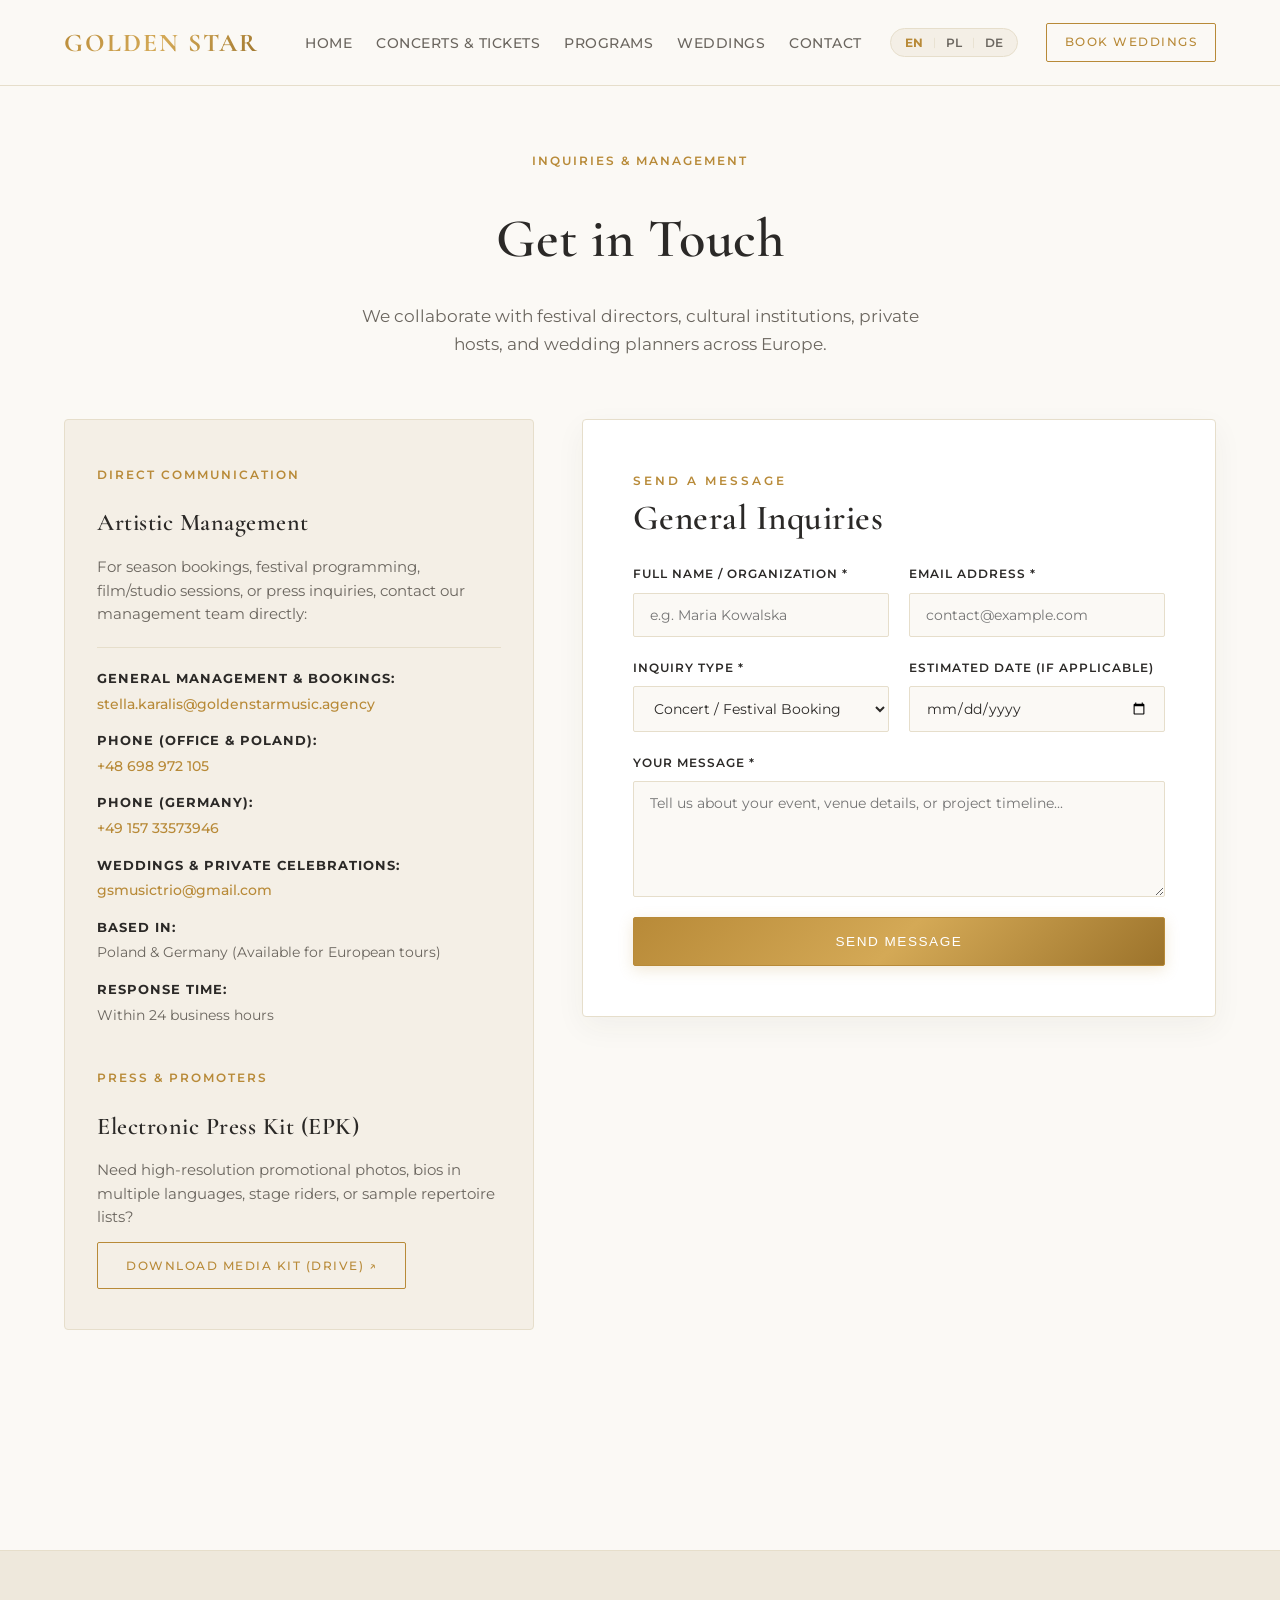
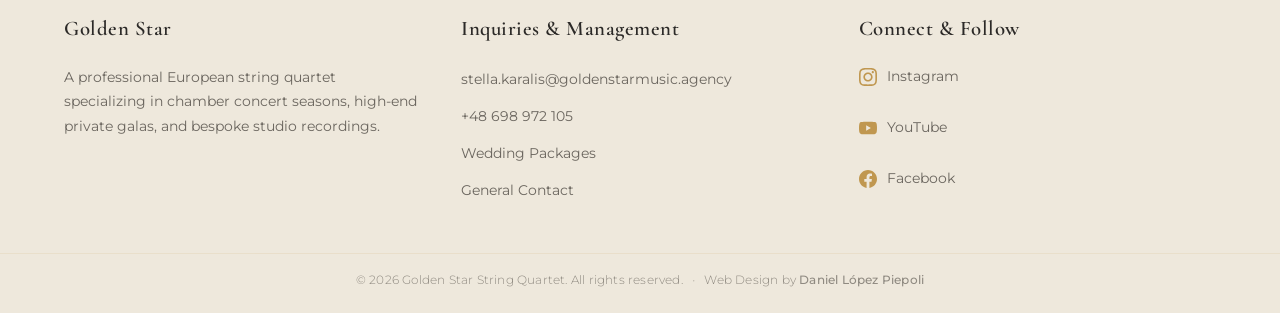
==== commit 36e79f8e: "feat: complete multipage architecture (services, about, contact, philosophy, faq, legal) and full i1" ====
--- a/contact.html
+++ b/contact.html
@@ -72,7 +72,19 @@
           
           <ul class="direct-contact-list">
             <li>
-              <strong>Email:</strong>
+              <strong>General Management & Bookings:</strong>
+              <a href="mailto:stella.karalis@goldenstarmusic.agency">stella.karalis@goldenstarmusic.agency</a>
+            </li>
+            <li>
+              <strong>Phone (Office & Poland):</strong>
+              <a href="tel:+48698972105">+48 698 972 105</a>
+            </li>
+            <li>
+              <strong>Phone (Germany):</strong>
+              <a href="tel:+4915733573946">+49 157 33573946</a>
+            </li>
+            <li>
+              <strong>Weddings & Private Celebrations:</strong>
               <a href="mailto:gsmusictrio@gmail.com">gsmusictrio@gmail.com</a>
             </li>
             <li>
@@ -161,7 +173,8 @@
       <div class="footer-col">
         <h4>Inquiries & Management</h4>
         <ul>
-          <li><a href="mailto:gsmusictrio@gmail.com">gsmusictrio@gmail.com</a></li>
+          <li><a href="mailto:stella.karalis@goldenstarmusic.agency">stella.karalis@goldenstarmusic.agency</a></li>
+          <li><a href="tel:+48698972105">+48 698 972 105</a></li>
           <li><a href="weddings.html">Wedding Packages</a></li>
           <li><a href="contact.html">General Contact</a></li>
         </ul>
--- a/styles.css
+++ b/styles.css
@@ -1195,16 +1195,17 @@
   background-color: var(--bg-surface-alt);
 }
 
+/* Altura máxima generosa para que quepa todo el texto en cualquier móvil */
 .city-accordion-item.active .city-accordion-body {
-  max-height: 400px;
+  max-height: 900px;
   border-top: 1px solid var(--border-subtle);
 }
 
 .venue-info-grid {
-  padding: 28px;
+  padding: 24px 28px;
   display: grid;
   grid-template-columns: 1.4fr 1fr;
-  gap: 30px;
+  gap: 24px;
   align-items: center;
 }
 
@@ -1243,6 +1244,34 @@
 
 .city-accordion-item.filtered-out {
   display: none !important;
+}
+
+/* En pantallas de menos de 768px: pasa a 1 columna vertical limpia */
+@media (max-width: 768px) {
+  .city-accordion-header {
+    padding: 18px 16px;
+  }
+
+  .city-title-group {
+    gap: 12px;
+  }
+
+  .city-date {
+    min-width: unset;
+    font-size: 1.05rem;
+  }
+
+  .venue-info-grid {
+    grid-template-columns: 1fr;
+    padding: 20px 16px;
+    gap: 20px;
+  }
+
+  .ticket-action-box {
+    margin-top: 8px;
+    border-top: 1px dashed rgba(184, 138, 56, 0.25);
+    padding-top: 16px;
+  }
 }
 
 /* ================= WEDDING PAGE STYLES ================= */
@@ -1517,6 +1546,25 @@
   margin-top: 0;
   margin-bottom: 0;
   line-height: 1.6;
+}
+
+.direct-mail-note {
+  margin-top: 18px;
+  font-size: 0.85rem;
+  color: var(--text-muted);
+  text-align: center;
+  line-height: 1.5;
+}
+
+.direct-mail-note a {
+  color: var(--gold-primary);
+  font-weight: 600;
+  text-decoration: underline;
+  transition: var(--transition-smooth);
+}
+
+.direct-mail-note a:hover {
+  color: var(--gold-hover);
 }
 
 .wedding-form {
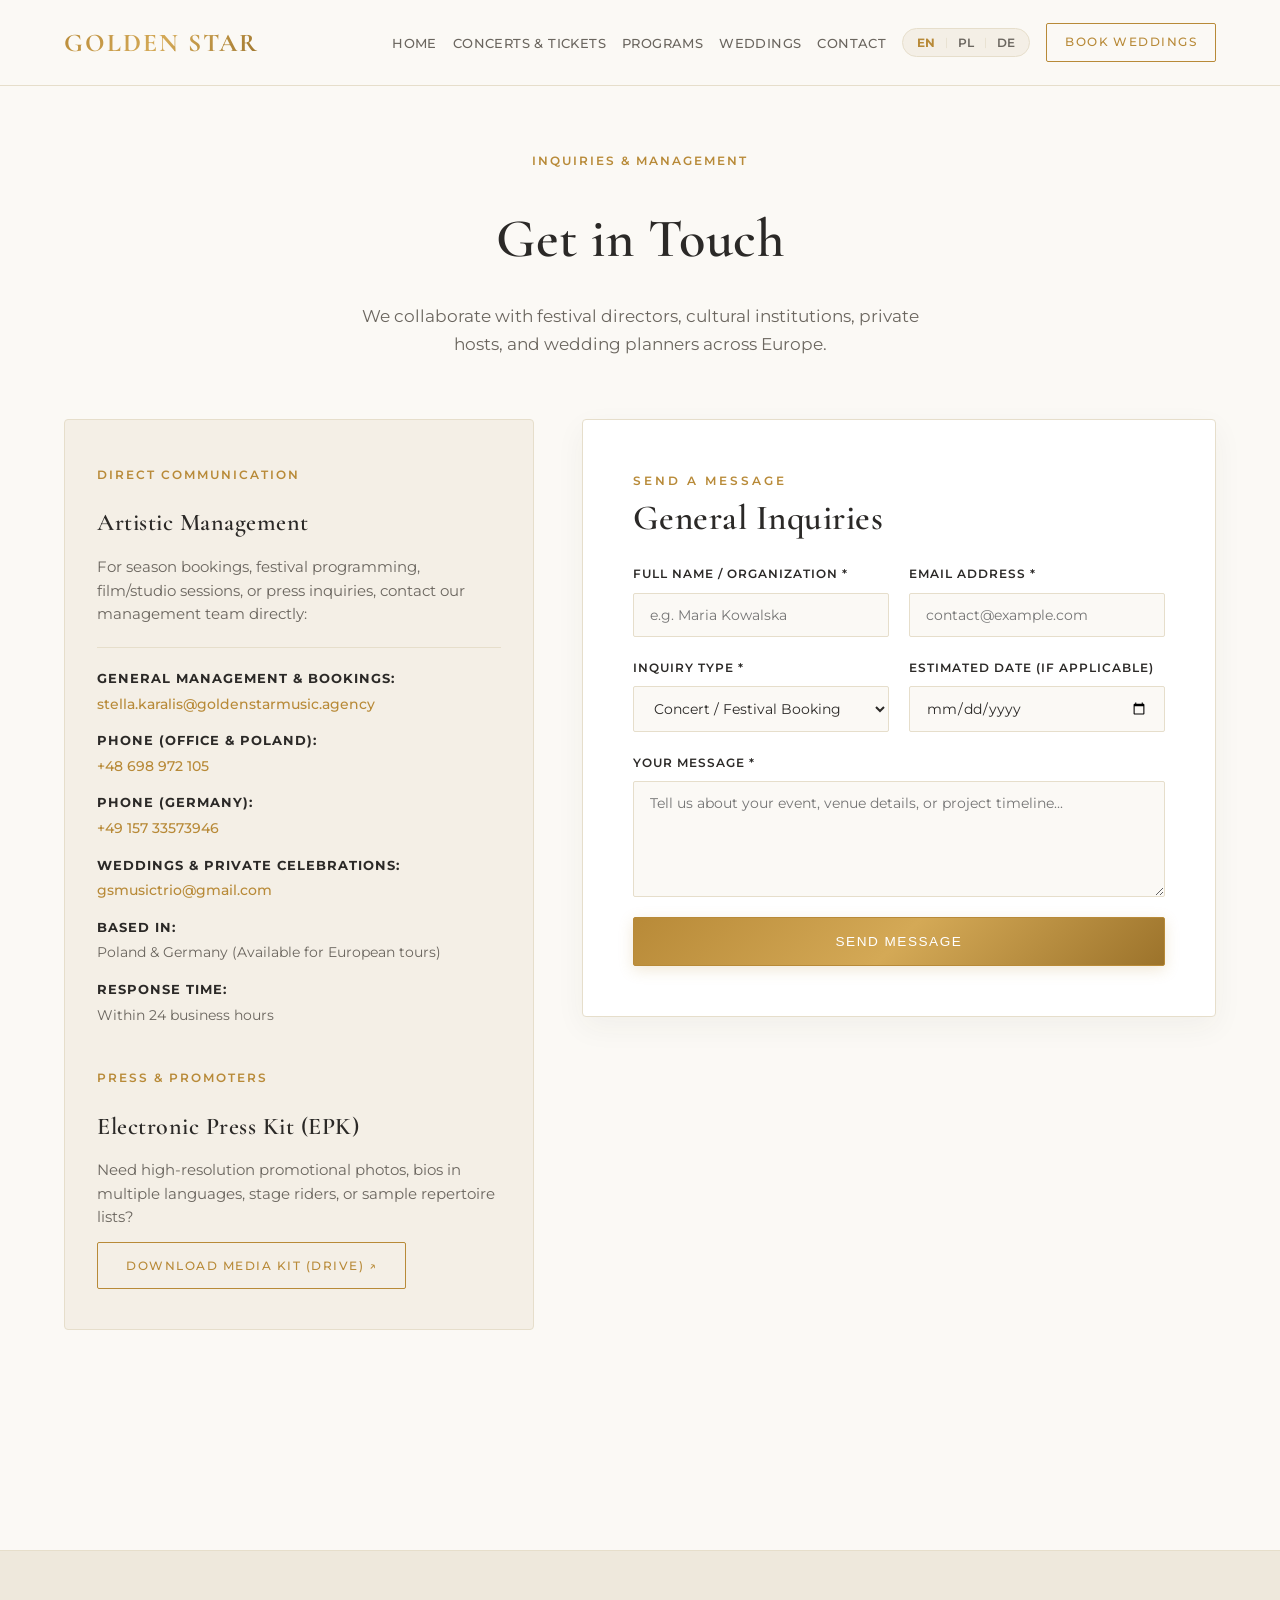
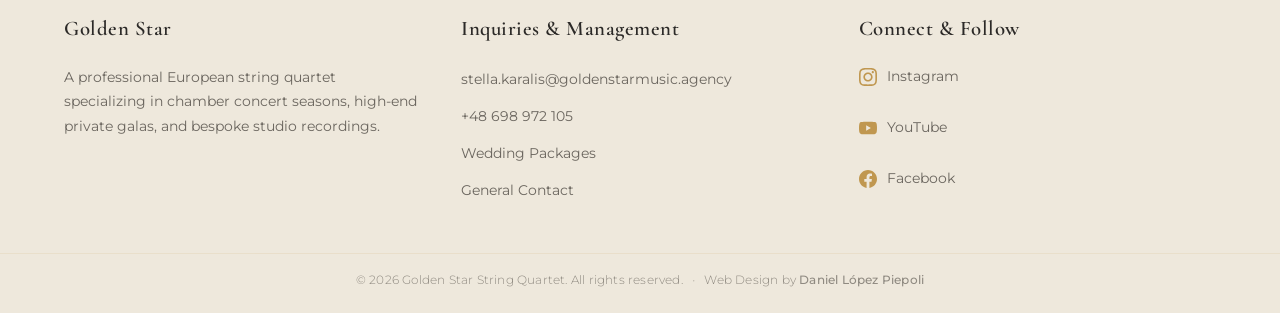
==== commit 8bf60826: "feat: complete multipage architecture (services, about, contact, philosophy, faq, legal) and full i1" ====
--- a/contact.html
+++ b/contact.html
@@ -28,11 +28,11 @@
 
       <nav class="nav-container" id="nav-container">
         <ul class="nav-links">
-          <li><a href="index.html" class="nav-link">Home</a></li>
-          <li><a href="tour-dates.html" class="nav-link">Concerts & Tickets</a></li>
-          <li><a href="programs.html" class="nav-link">Programs</a></li>
-          <li><a href="weddings.html" class="nav-link">Weddings</a></li>
-          <li><a href="contact.html" class="nav-link">Contact</a></li>
+          <li><a href="index.html" class="nav-link" data-i18n="nav_home">Home</a></li>
+          <li><a href="tour-dates.html" class="nav-link" data-i18n="nav_concerts">Concerts & Tickets</a></li>
+          <li><a href="programs.html" class="nav-link" data-i18n="nav_programs">Programs</a></li>
+          <li><a href="weddings.html" class="nav-link" data-i18n="nav_weddings">Weddings</a></li>
+          <li><a href="contact.html" class="nav-link" data-i18n="nav_contact">Contact</a></li>
         </ul>
 
         <!-- Language Selector -->
@@ -44,7 +44,7 @@
           <button class="lang-btn" data-lang="de">DE</button>
         </div>
 
-        <a href="weddings.html#wedding-inquiry" class="btn btn-outline btn-nav">Book Weddings</a>
+        <a href="weddings.html#wedding-inquiry" class="btn btn-outline btn-nav" data-i18n="btn_book_weddings">Book Weddings</a>
       </nav>
     </div>
   </header>
@@ -52,9 +52,9 @@
   <!-- HERO SECTION -->
   <section class="tour-header-section">
     <div class="container">
-      <span class="badge">Inquiries & Management</span>
-      <h1>Get in Touch</h1>
-      <p class="tour-desc">We collaborate with festival directors, cultural institutions, private hosts, and wedding planners across Europe.</p>
+      <span class="badge" data-i18n="contact_hero_badge">Inquiries & Management</span>
+      <h1 data-i18n="contact_hero_title">Get in Touch</h1>
+      <p class="tour-desc" data-i18n="contact_hero_desc">We collaborate with festival directors, cultural institutions, private hosts, and wedding planners across Europe.</p>
     </div>
   </section>
 
@@ -66,51 +66,51 @@
       <!-- Columna Izquierda: Información de Contacto Directo -->
       <div class="contact-info-panel">
         <div class="info-block">
-          <span class="badge">Direct Communication</span>
-          <h3>Artistic Management</h3>
-          <p>For season bookings, festival programming, film/studio sessions, or press inquiries, contact our management team directly:</p>
+          <span class="badge" data-i18n="contact_direct_badge">Direct Communication</span>
+          <h3 data-i18n="contact_mgmt_title">Artistic Management</h3>
+          <p data-i18n="contact_mgmt_desc">For season bookings, festival programming, film/studio sessions, or press inquiries, contact our management team directly:</p>
           
           <ul class="direct-contact-list">
             <li>
-              <strong>General Management & Bookings:</strong>
+              <strong data-i18n="contact_lbl_mgmt">General Management & Bookings:</strong>
               <a href="mailto:stella.karalis@goldenstarmusic.agency">stella.karalis@goldenstarmusic.agency</a>
             </li>
             <li>
-              <strong>Phone (Office & Poland):</strong>
+              <strong data-i18n="contact_lbl_phone_pl">Phone (Office & Poland):</strong>
               <a href="tel:+48698972105">+48 698 972 105</a>
             </li>
             <li>
-              <strong>Phone (Germany):</strong>
+              <strong data-i18n="contact_lbl_phone_de">Phone (Germany):</strong>
               <a href="tel:+4915733573946">+49 157 33573946</a>
             </li>
             <li>
-              <strong>Weddings & Private Celebrations:</strong>
+              <strong data-i18n="contact_lbl_weddings">Weddings & Private Celebrations:</strong>
               <a href="mailto:gsmusictrio@gmail.com">gsmusictrio@gmail.com</a>
             </li>
             <li>
-              <strong>Based in:</strong>
-              <span>Poland & Germany (Available for European tours)</span>
-            </li>
-            <li>
-              <strong>Response Time:</strong>
-              <span>Within 24 business hours</span>
+              <strong data-i18n="contact_lbl_based">Based in:</strong>
+              <span data-i18n="contact_val_based">Poland & Germany (Available for European tours)</span>
+            </li>
+            <li>
+              <strong data-i18n="contact_lbl_response">Response Time:</strong>
+              <span data-i18n="contact_val_response">Within 24 business hours</span>
             </li>
           </ul>
         </div>
 
         <div class="info-block" style="margin-top: 36px;">
-          <span class="badge">Press & Promoters</span>
-          <h3>Electronic Press Kit (EPK)</h3>
-          <p>Need high-resolution promotional photos, bios in multiple languages, stage riders, or sample repertoire lists?</p>
-          <a href="https://drive.google.com/drive/folders/1aBcDeFgHiJkLmNoPqRsTuVwXyZ_EXAMPLE?usp=sharing" target="_blank" rel="noopener noreferrer" class="btn btn-outline" style="margin-top: 12px;">Download Media Kit (Drive) ↗</a>
+          <span class="badge" data-i18n="contact_epk_badge">Press & Promoters</span>
+          <h3 data-i18n="contact_epk_title">Electronic Press Kit (EPK)</h3>
+          <p data-i18n="contact_epk_desc">Need high-resolution promotional photos, bios in multiple languages, stage riders, or sample repertoire lists?</p>
+          <a href="https://drive.google.com/drive/folders/1aBcDeFgHiJkLmNoPqRsTuVwXyZ_EXAMPLE?usp=sharing" target="_blank" rel="noopener noreferrer" class="btn btn-outline" style="margin-top: 12px;" data-i18n="contact_epk_btn">Download Media Kit (Drive) ↗</a>
         </div>
       </div>
 
       <!-- Columna Derecha: Formulario General Web3Forms -->
       <div class="inquiry-form-wrapper" style="box-shadow: 0 10px 30px rgba(60, 50, 35, 0.05);">
         <div class="section-title" style="text-align: left; margin-bottom: 24px;">
-          <span>Send a Message</span>
-          <h2 style="font-size: 2.2rem;">General Inquiries</h2>
+          <span data-i18n="contact_form_uptitle">Send a Message</span>
+          <h2 style="font-size: 2.2rem;" data-i18n="contact_form_main_title">General Inquiries</h2>
         </div>
 
         <form class="wedding-form" id="generalContactForm" action="https://api.web3forms.com/submit" method="POST">
@@ -122,38 +122,38 @@
 
           <div class="form-row">
             <div class="form-group">
-              <label for="senderName">Full Name / Organization *</label>
-              <input type="text" id="senderName" name="name" placeholder="e.g. Maria Kowalska" required>
-            </div>
-            <div class="form-group">
-              <label for="senderEmail">Email Address *</label>
-              <input type="email" id="senderEmail" name="email" placeholder="contact@example.com" required>
+              <label for="senderName" data-i18n="contact_lbl_name">Full Name / Organization *</label>
+              <input type="text" id="senderName" name="name" placeholder="e.g. Maria Kowalska" data-i18n-placeholder="contact_ph_name" required>
+            </div>
+            <div class="form-group">
+              <label for="senderEmail" data-i18n="contact_lbl_email">Email Address *</label>
+              <input type="email" id="senderEmail" name="email" placeholder="contact@example.com" data-i18n-placeholder="contact_ph_email" required>
             </div>
           </div>
 
           <div class="form-row">
             <div class="form-group">
-              <label for="inquiryType">Inquiry Type *</label>
+              <label for="inquiryType" data-i18n="contact_lbl_type">Inquiry Type *</label>
               <select id="inquiryType" name="type" required>
-                <option value="Concert / Festival Booking">Concert / Festival Booking</option>
-                <option value="Private Gala / Corporate Event">Private Gala / Corporate Event</option>
-                <option value="Studio / Film Recording">Studio / Film Recording</option>
-                <option value="Press / Media Request">Press / Media Request</option>
-                <option value="Other">Other Question</option>
+                <option value="Concert / Festival Booking" data-i18n="contact_opt_booking">Concert / Festival Booking</option>
+                <option value="Private Gala / Corporate Event" data-i18n="contact_opt_gala">Private Gala / Corporate Event</option>
+                <option value="Studio / Film Recording" data-i18n="contact_opt_studio">Studio / Film Recording</option>
+                <option value="Press / Media Request" data-i18n="contact_opt_press">Press / Media Request</option>
+                <option value="Other" data-i18n="contact_opt_other">Other Question</option>
               </select>
             </div>
             <div class="form-group">
-              <label for="eventDate">Estimated Date (If applicable)</label>
+              <label for="eventDate" data-i18n="contact_lbl_date">Estimated Date (If applicable)</label>
               <input type="date" id="eventDate" name="date">
             </div>
           </div>
 
           <div class="form-group">
-            <label for="contactMessage">Your Message *</label>
-            <textarea id="contactMessage" name="message" rows="5" placeholder="Tell us about your event, venue details, or project timeline..." required></textarea>
+            <label for="contactMessage" data-i18n="contact_lbl_message">Your Message *</label>
+            <textarea id="contactMessage" name="message" rows="5" placeholder="Tell us about your event, venue details, or project timeline..." data-i18n-placeholder="contact_ph_message" required></textarea>
           </div>
 
-          <button type="submit" id="contactSubmitBtn" class="btn btn-gold btn-full" style="padding: 16px; font-size: 0.85rem;">Send Message</button>
+          <button type="submit" id="contactSubmitBtn" class="btn btn-gold btn-full" style="padding: 16px; font-size: 0.85rem;" data-i18n="contact_btn_submit">Send Message</button>
           
           <div id="contactFormResult" style="margin-top: 18px; text-align: center; font-size: 0.9rem; display: none;"></div>
         </form>
@@ -168,41 +168,35 @@
     <div class="container footer-content">
       <div class="footer-col">
         <h4>Golden Star</h4>
-        <p>A professional European string quartet specializing in chamber concert seasons, high-end private galas, and bespoke studio recordings.</p>
+        <p data-i18n="footer_tagline">A professional European string quartet specializing in chamber concert seasons, high-end private galas, and bespoke studio recordings.</p>
       </div>
       <div class="footer-col">
-        <h4>Inquiries & Management</h4>
+        <h4 data-i18n="footer_inquiries_title">Inquiries & Management</h4>
         <ul>
           <li><a href="mailto:stella.karalis@goldenstarmusic.agency">stella.karalis@goldenstarmusic.agency</a></li>
           <li><a href="tel:+48698972105">+48 698 972 105</a></li>
-          <li><a href="weddings.html">Wedding Packages</a></li>
-          <li><a href="contact.html">General Contact</a></li>
+          <li><a href="weddings.html" data-i18n="footer_link_packages">Wedding Packages</a></li>
+          <li><a href="contact.html" data-i18n="footer_link_contact">General Contact</a></li>
         </ul>
       </div>
       <div class="footer-col">
-        <h4>Connect & Follow</h4>
+        <h4 data-i18n="footer_connect_title">Connect & Follow</h4>
         <ul class="social-links-list">
           <li>
             <a href="https://www.instagram.com/golden.star.quartet?igsh=MTdlNHd3OGw3M2x0dw==" target="_blank" rel="noopener noreferrer" class="social-link-item">
-              <svg class="social-icon" viewBox="0 0 24 24" width="18" height="18" fill="currentColor">
-                <path d="M12 2.163c3.204 0 3.584.012 4.85.07 3.252.148 4.771 1.691 4.919 4.919.058 1.265.069 1.645.069 4.849 0 3.205-.012 3.584-.069 4.849-.149 3.225-1.664 4.771-4.919 4.919-1.266.058-1.644.07-4.85.07-3.204 0-3.584-.012-4.849-.07-3.26-.149-4.771-1.699-4.919-4.92-.058-1.265-.07-1.644-.07-4.849 0-3.204.013-3.583.07-4.849.149-3.227 1.664-4.771 4.919-4.919 1.266-.057 1.645-.069 4.849-.069zm0-2.163c-3.259 0-3.667.014-4.947.072-4.358.2-6.78 2.618-6.98 6.98-.059 1.281-.073 1.689-.073 4.948 0 3.259.014 3.668.072 4.948.2 4.358 2.618 6.78 6.98 6.98 1.281.058 1.689.072 4.948.072 3.259 0 3.668-.014 4.948-.072 4.354-.2 6.782-2.618 6.979-6.98.059-1.28.073-1.689.073-4.948 0-3.259-.014-3.667-.072-4.947-.196-4.354-2.617-6.78-6.979-6.98-1.281-.059-1.69-.073-4.949-.073zm0 5.838c-3.403 0-6.162 2.759-6.162 6.162s2.759 6.163 6.162 6.163 6.162-2.759 6.162-6.163c0-3.403-2.759-6.162-6.162-6.162zm0 10.162c-2.209 0-4-1.79-4-4 0-2.209 1.791-4 4-4s4 1.791 4 4c0 2.21-1.791 4-4 4zm6.406-11.845c-.796 0-1.441.645-1.441 1.44s.645 1.44 1.441 1.44c.795 0 1.439-.645 1.439-1.44s-.644-1.44-1.439-1.44z"/>
-              </svg>
+              <svg class="social-icon" viewBox="0 0 24 24" width="18" height="18" fill="currentColor"><path d="M12 2.163c3.204 0 3.584.012 4.85.07 3.252.148 4.771 1.691 4.919 4.919.058 1.265.069 1.645.069 4.849 0 3.205-.012 3.584-.069 4.849-.149 3.225-1.664 4.771-4.919 4.919-1.266.058-1.644.07-4.85.07-3.204 0-3.584-.012-4.849-.07-3.26-.149-4.771-1.699-4.919-4.92-.058-1.265-.07-1.644-.07-4.849 0-3.204.013-3.583.07-4.849.149-3.227 1.664-4.771 4.919-4.919 1.266-.057 1.645-.069 4.849-.069zm0-2.163c-3.259 0-3.667.014-4.947.072-4.358.2-6.78 2.618-6.98 6.98-.059 1.281-.073 1.689-.073 4.948 0 3.259.014 3.668.072 4.948.2 4.358 2.618 6.78 6.98 6.98 1.281.058 1.689.072 4.948.072 3.259 0 3.668-.014 4.948-.072 4.354-.2 6.782-2.618 6.979-6.98.059-1.28.073-1.689.073-4.948 0-3.259-.014-3.667-.072-4.947-.196-4.354-2.617-6.78-6.979-6.98-1.281-.059-1.69-.073-4.949-.073zm0 5.838c-3.403 0-6.162 2.759-6.162 6.162s2.759 6.163 6.162 6.163 6.162-2.759 6.162-6.163c0-3.403-2.759-6.162-6.162-6.162zm0 10.162c-2.209 0-4-1.79-4-4 0-2.209 1.791-4 4-4s4 1.791 4 4c0 2.21-1.791 4-4 4zm6.406-11.845c-.796 0-1.441.645-1.441 1.44s.645 1.44 1.441 1.44c.795 0 1.439-.645 1.439-1.44s-.644-1.44-1.439-1.44z"/></svg>
               <span>Instagram</span>
             </a>
           </li>
           <li>
             <a href="https://youtube.com/@goldenstarmusic9558?si=VsHqpjnXFXoA_g_7" target="_blank" rel="noopener noreferrer" class="social-link-item">
-              <svg class="social-icon" viewBox="0 0 24 24" width="18" height="18" fill="currentColor">
-                <path d="M23.498 6.186a3.016 3.016 0 0 0-2.122-2.136C19.505 3.545 12 3.545 12 3.545s-7.505 0-9.377.505A3.017 3.017 0 0 0 .502 6.186C0 8.07 0 12 0 12s0 3.93.502 5.814a3.016 3.016 0 0 0 2.122 2.136c1.871.505 9.376.505 9.376.505s7.505 0 9.377-.505a3.015 3.015 0 0 0 2.122-2.136C24 15.93 24 12 24 12s0-3.93-.502-5.814zM9.545 15.568V8.432L15.818 12l-6.273 3.568z"/>
-              </svg>
+              <svg class="social-icon" viewBox="0 0 24 24" width="18" height="18" fill="currentColor"><path d="M23.498 6.186a3.016 3.016 0 0 0-2.122-2.136C19.505 3.545 12 3.545 12 3.545s-7.505 0-9.377.505A3.017 3.017 0 0 0 .502 6.186C0 8.07 0 12 0 12s0 3.93.502 5.814a3.016 3.016 0 0 0 2.122 2.136c1.871.505 9.376.505 9.376.505s7.505 0 9.377-.505a3.015 3.015 0 0 0 2.122-2.136C24 15.93 24 12 24 12s0-3.93-.502-5.814zM9.545 15.568V8.432L15.818 12l-6.273 3.568z"/></svg>
               <span>YouTube</span>
             </a>
           </li>
           <li>
             <a href="https://www.facebook.com/Golden.Star.Music.Poland/" target="_blank" rel="noopener noreferrer" class="social-link-item">
-              <svg class="social-icon" viewBox="0 0 24 24" width="18" height="18" fill="currentColor">
-                <path d="M24 12.073c0-6.627-5.373-12-12-12s-12 5.373-12 12c0 5.99 4.388 10.954 10.125 11.854v-8.385H7.078v-3.47h3.047V9.43c0-3.007 1.792-4.669 4.533-4.669 1.312 0 2.686.235 2.686.235v2.953H15.83c-1.491 0-1.956.925-1.956 1.874v2.25h3.328l-.532 3.47h-2.796v8.385C19.612 23.027 24 18.062 24 12.073z"/>
-              </svg>
+              <svg class="social-icon" viewBox="0 0 24 24" width="18" height="18" fill="currentColor"><path d="M24 12.073c0-6.627-5.373-12-12-12s-12 5.373-12 12c0 5.99 4.388 10.954 10.125 11.854v-8.385H7.078v-3.47h3.047V9.43c0-3.007 1.792-4.669 4.533-4.669 1.312 0 2.686.235 2.686.235v2.953H15.83c-1.491 0-1.956.925-1.956 1.874v2.25h3.328l-.532 3.47h-2.796v8.385C19.612 23.027 24 18.062 24 12.073z"/></svg>
               <span>Facebook</span>
             </a>
           </li>
@@ -210,9 +204,9 @@
       </div>
     </div>
     <div class="footer-bottom">
-      <span>&copy; 2026 Golden Star String Quartet. All rights reserved.</span>
+      <span data-i18n="footer_rights">© 2026 Golden Star String Quartet. All rights reserved.</span>
       <span class="footer-separator">•</span>
-      <span>Web Design by <a href="https://github.com/danielopezpiepoli" target="_blank" rel="noopener noreferrer" class="designer-name">Daniel López Piepoli</a></span>
+      <span><span data-i18n="footer_design_by">Web Design by</span> <a href="https://github.com/danielopezpiepoli" target="_blank" rel="noopener noreferrer" class="designer-name">Daniel López Piepoli</a></span>
     </div>
   </footer>
 
--- a/styles.css
+++ b/styles.css
@@ -79,6 +79,7 @@
   justify-content: space-between;
   align-items: center;
   height: 85px;
+  gap: 15px; /* Añade un respiro general entre el logo y la barra de navegación */
 }
 
 .nav-brand {
@@ -94,20 +95,22 @@
 .nav-container {
   display: flex;
   align-items: center;
-  gap: 28px;
+  gap: 16px; /* Reducido ligeramente de 28px a 16px para dar espacio holgado a los textos en alemán */
+  flex-wrap: nowrap;
 }
 
 .nav-links {
-  display: flex;
-  gap: 24px;
+  white-space: nowrap;
+  display: flex;
+  gap: 16px; /* Espaciado ajustado de forma armónica entre los enlaces del menú */
   list-style: none;
 }
 
 .nav-links a {
   color: var(--text-muted);
-  font-size: 0.85rem;
+  font-size: 0.8rem; /* Ligeramente más compacto (antes 0.85rem) para evitar desbordes en equipos de escritorio medianos */
   font-weight: 500;
-  letter-spacing: 0.5px;
+  letter-spacing: 0.4px;
   text-transform: uppercase;
   transition: var(--transition-smooth);
 }
@@ -218,6 +221,8 @@
 .btn-nav {
   padding: 8px 18px;
   font-size: 0.75rem;
+  white-space: nowrap;
+  letter-spacing: 0.12em;
 }
 
 .btn-full {
